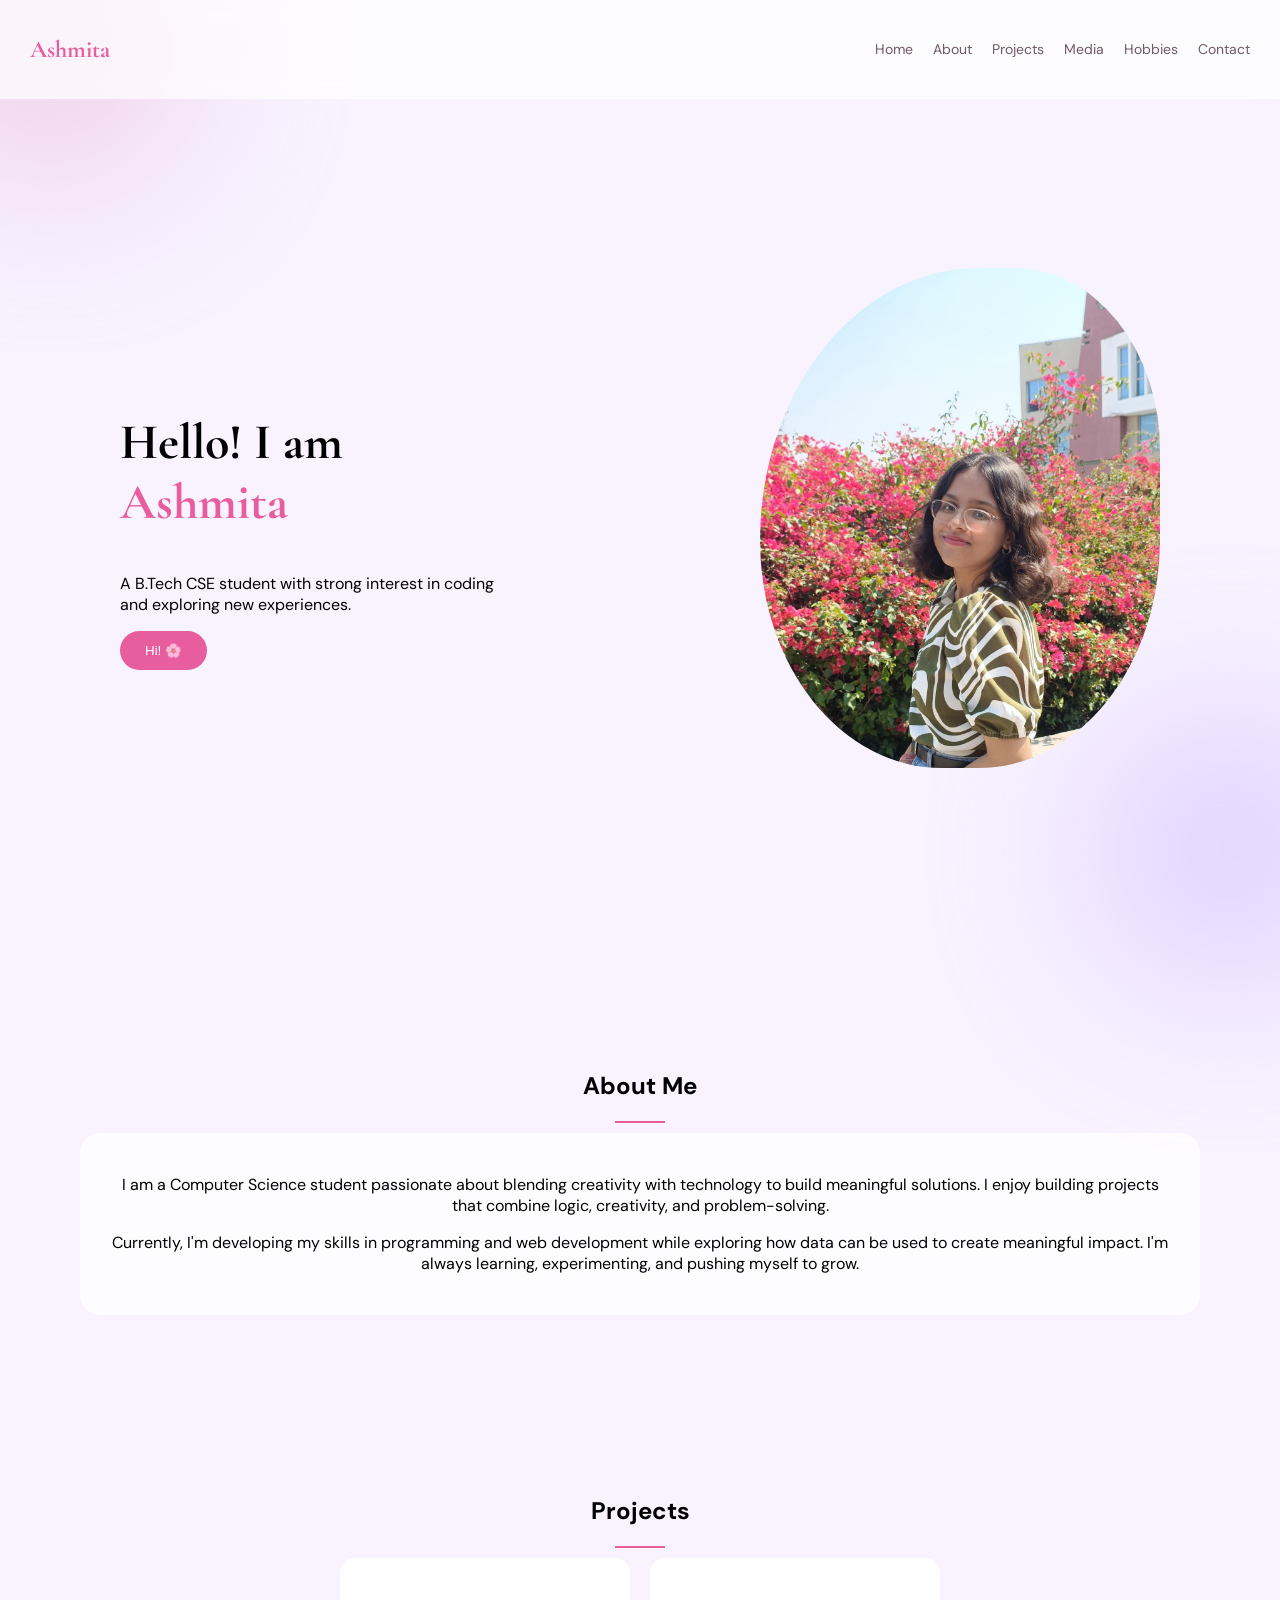
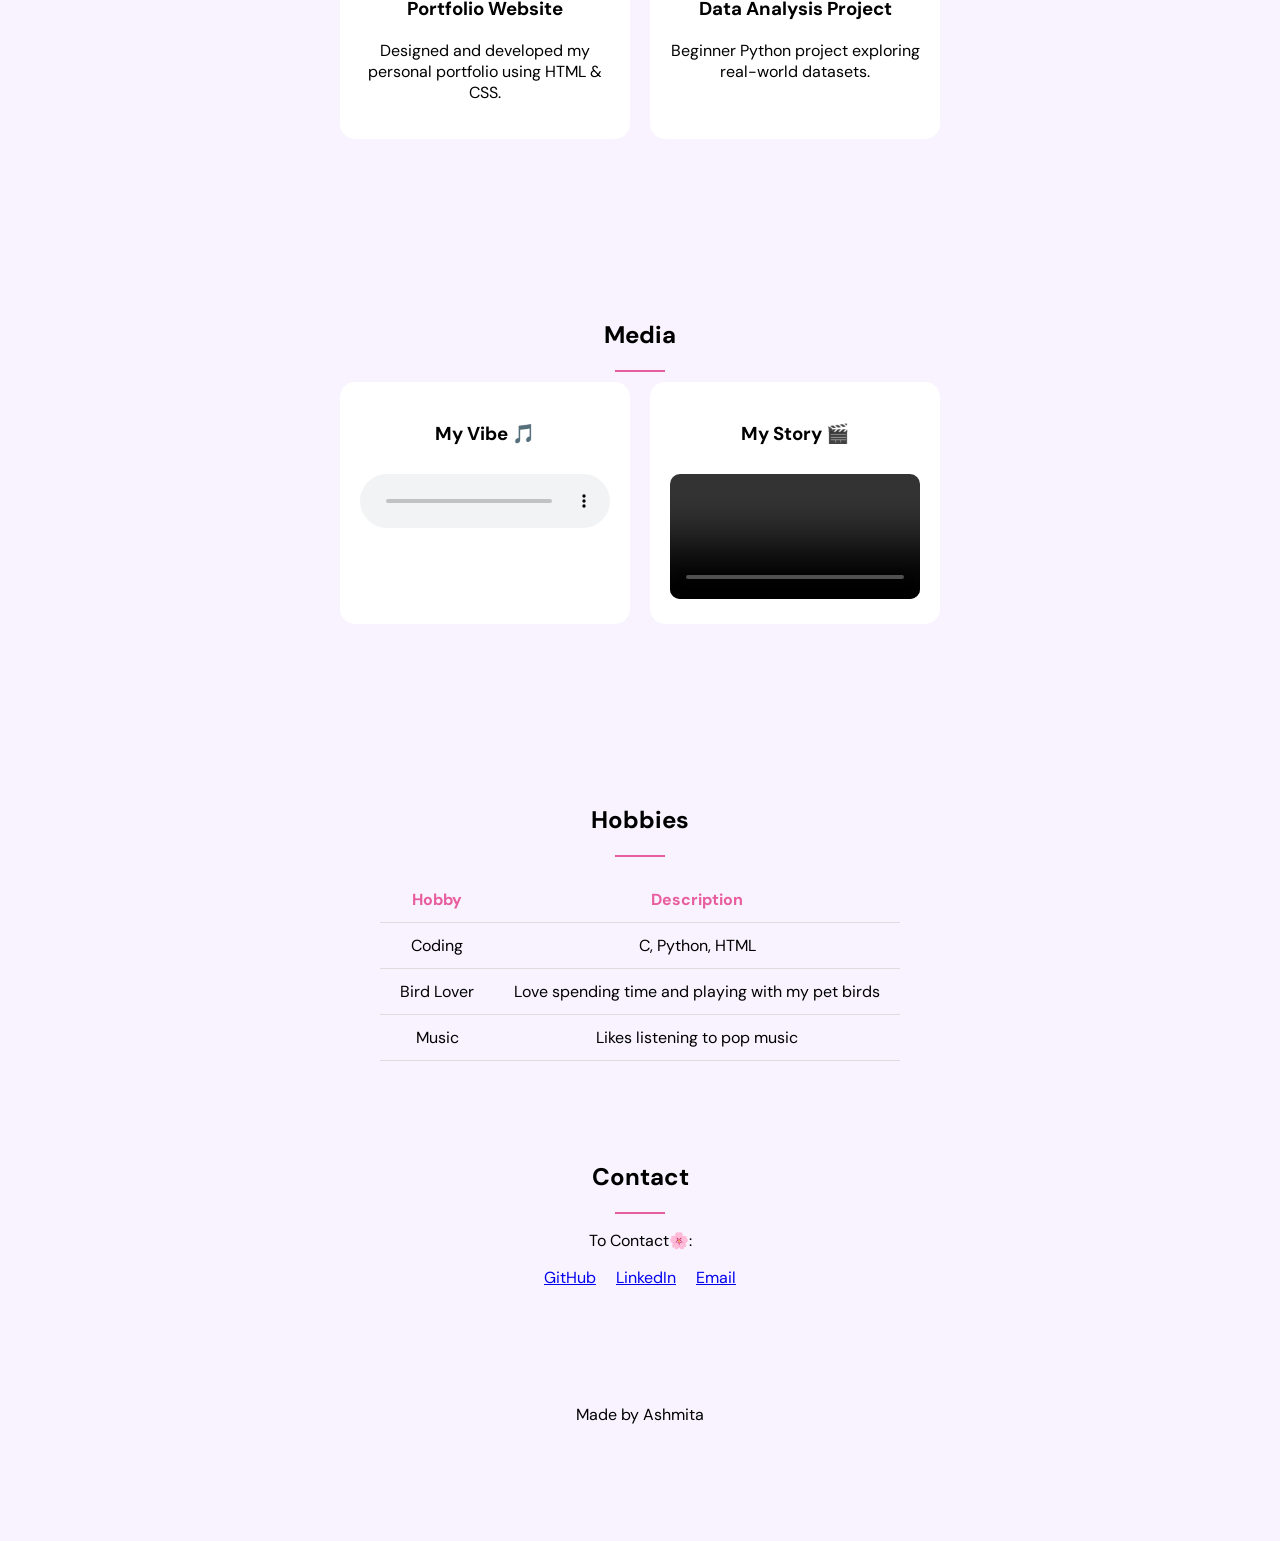
==== index.html @ 028069ad "rename to index" ====
<!DOCTYPE html>
<html lang="en">
<head>
<meta charset="UTF-8">
<meta name="viewport" content="width=device-width, initial-scale=1.0">
<title>Ashmita | Portfolio</title>

<link rel="stylesheet" href="styling.css">

<link href="https://fonts.googleapis.com/css2?family=DM+Sans&display=swap" rel="stylesheet">
<link href="https://fonts.googleapis.com/css2?family=Cormorant+Garamond&display=swap" rel="stylesheet">
</head>

<body>

<div class="blob blob1"></div>
<div class="blob blob2"></div>

<nav>
    <h2>Ashmita</h2>
    <div class="nav-links">
        <a href="#home">Home</a>
        <a href="#about">About</a>
        <a href="#projects">Projects</a>
        <a href="#media">Media</a>
        <a href="#hobbies">Hobbies</a>
        <a href="#contact">Contact</a>
    </div>
</nav>

<section id="home">
    <div class="hero-left">
        <h1>Hello! I am <span>Ashmita</span></h1>

        <p>
        A B.Tech CSE student with strong interest in coding and exploring new experiences.
        </p>

        <button>Hi! 🌸</button>
    </div>

    <div class="hero-right">
        <img src="images/profile.jpeg" class="profile-img" alt="Ashmita">
    </div>
</section>

<section id="about">
    <h2>About Me</h2>
    <div class="about-line"></div>

    <div class="about-card">
        <p>
        I am a Computer Science student passionate about blending creativity with technology to build meaningful solutions. I enjoy building projects that combine logic, creativity, and problem-solving.
        </p>

        <p>
        Currently, I'm developing my skills in programming and web development while exploring how data can be used to create meaningful impact. I'm always learning, experimenting, and pushing myself to grow.
        </p>
    </div>
</section>

<section id="projects">
    <h2>Projects</h2>
    <div class="about-line"></div>

    <div class="project-container">
        <div class="project-card">
            <h3>Portfolio Website</h3>
            <p>Designed and developed my personal portfolio using HTML & CSS.</p>
        </div>

        <div class="project-card">
            <h3>Data Analysis Project</h3>
            <p>Beginner Python project exploring real-world datasets.</p>
        </div>
    </div>
</section>

<section id="media">
    <h2>Media</h2>
    <div class="about-line"></div>

    <div class="media-container">
        <div class="media-card">
            <h3>My Vibe 🎵</h3>
            <audio controls>
                <source src="audio/atlasaudio-piano-relaxing-510242 (1).mp3" type="audio/mpeg">
            </audio>
        </div>

        <div class="media-card">
            <h3>My Story 🎬</h3>
            <video controls>
                <source src="video/myvideo.mp4" type="video/mp4">
            </video>
        </div>
    </div>
</section>

<section id="hobbies">
    <h2>Hobbies</h2>
    <div class="about-line"></div>

 <table>
    <tr>
        <th>Hobby</th>
        <th>Description</th>
    </tr>

    <tr>
        <td>Coding</td>
        <td>C, Python, HTML</td>
    </tr>

    <tr>
        <td>Bird Lover</td>
        <td>Love spending time and playing with my pet birds</td>
    </tr>


    <tr>
        <td>Music</td>
        <td>Likes listening to pop music</td>
    </tr>
</table>
  
<section id="contact">
    <h2>Contact</h2>
    <div class="about-line"></div>

    <p>To Contact🌸:</p>

    <div class="contact-links">
        <a href="#">GitHub</a>
        <a href="#">LinkedIn</a>
        <a href="#">Email</a>
    </div>
</section>

<footer>
    <p>Made by Ashmita</p>
</footer>

<script src="script.js"></script>

</body>
</html>
---- styling.css ----
body {
    margin: 0;
    font-family: 'DM Sans', sans-serif;
    background: #f8f3ff;
}

.blob {
    position: fixed;
    width: 300px;
    height: 300px;
    border-radius: 50%;
    filter: blur(80px);
    opacity: 0.4;
    z-index: -1;
}

.blob1 { background: #e8a7d5; top: -100px; left: -100px; }
.blob2 { background: #c9a7ff; bottom: -100px; right: -100px; }

nav {
    display: flex;
    justify-content: space-between;
    align-items: center;

    padding: 15px 30px;
    position: fixed;
    top: 0;
    left: 0;

    width: 100%;
    box-sizing: border-box;

    background: rgba(255,255,255,0.7);
    backdrop-filter: blur(10px);
}

nav h2 {
    font-family: 'Cormorant Garamond', serif;
    color: #e85d9e;
}

.nav-links {
    display: flex;
    gap: 20px;
    flex-wrap: wrap;
}

nav a {
    text-decoration: none;
    color: #6e5a68;
    font-size: 14px;
}

nav a:hover {
    color: #e85d9e;
}

#home {
    height: 100vh;
    display: flex;
    align-items: center;
    justify-content: space-around;
    padding-top: 70px;
}

.hero-left {
    max-width: 400px;
}

.hero-left h1 {
    font-size: 50px;
    font-family: 'Cormorant Garamond';
}

.hero-left span {
    color: #e85d9e;
}

.profile-img {
    width: 400px;
    height: 500px;
    object-fit: cover;
    border-radius: 60% 40% 50% 50%;
}

button {
    background: #e85d9e;
    color: white;
    border: none;
    padding: 12px 25px;
    border-radius: 25px;
    cursor: pointer;
}

#about, #projects, #media, #hobbies, #contact {
    padding: 80px;
    text-align: center;
}

.about-line {
    width: 50px;
    height: 2px;
    background: #e85d9e;
    margin: 10px auto;
}

.about-card {
    background: rgba(255,255,255,0.7);
    padding: 25px;
    border-radius: 20px;
}

.project-container, .media-container {
    display: flex;
    justify-content: center;
    gap: 20px;
    flex-wrap: wrap;
}

.project-card, .media-card {
    background: white;
    padding: 20px;
    border-radius: 15px;
    width: 250px;
}

audio, video {
    width: 100%;
    border-radius: 10px;
    margin-top: 10px;
}

table {
    margin: auto;
    border-collapse: collapse;
    margin-top: 20px;
}

th, td {
    padding: 12px 20px;
    border-bottom: 1px solid #ddd;
}

th {
    color: #e85d9e;
}

.contact-links {
    display: flex;
    justify-content: center;
    gap: 20px;
}

footer {
    text-align: center;
    padding: 20px;
}

section {
    opacity: 0;
    transform: translateY(40px);
    transition: 0.6s;
}
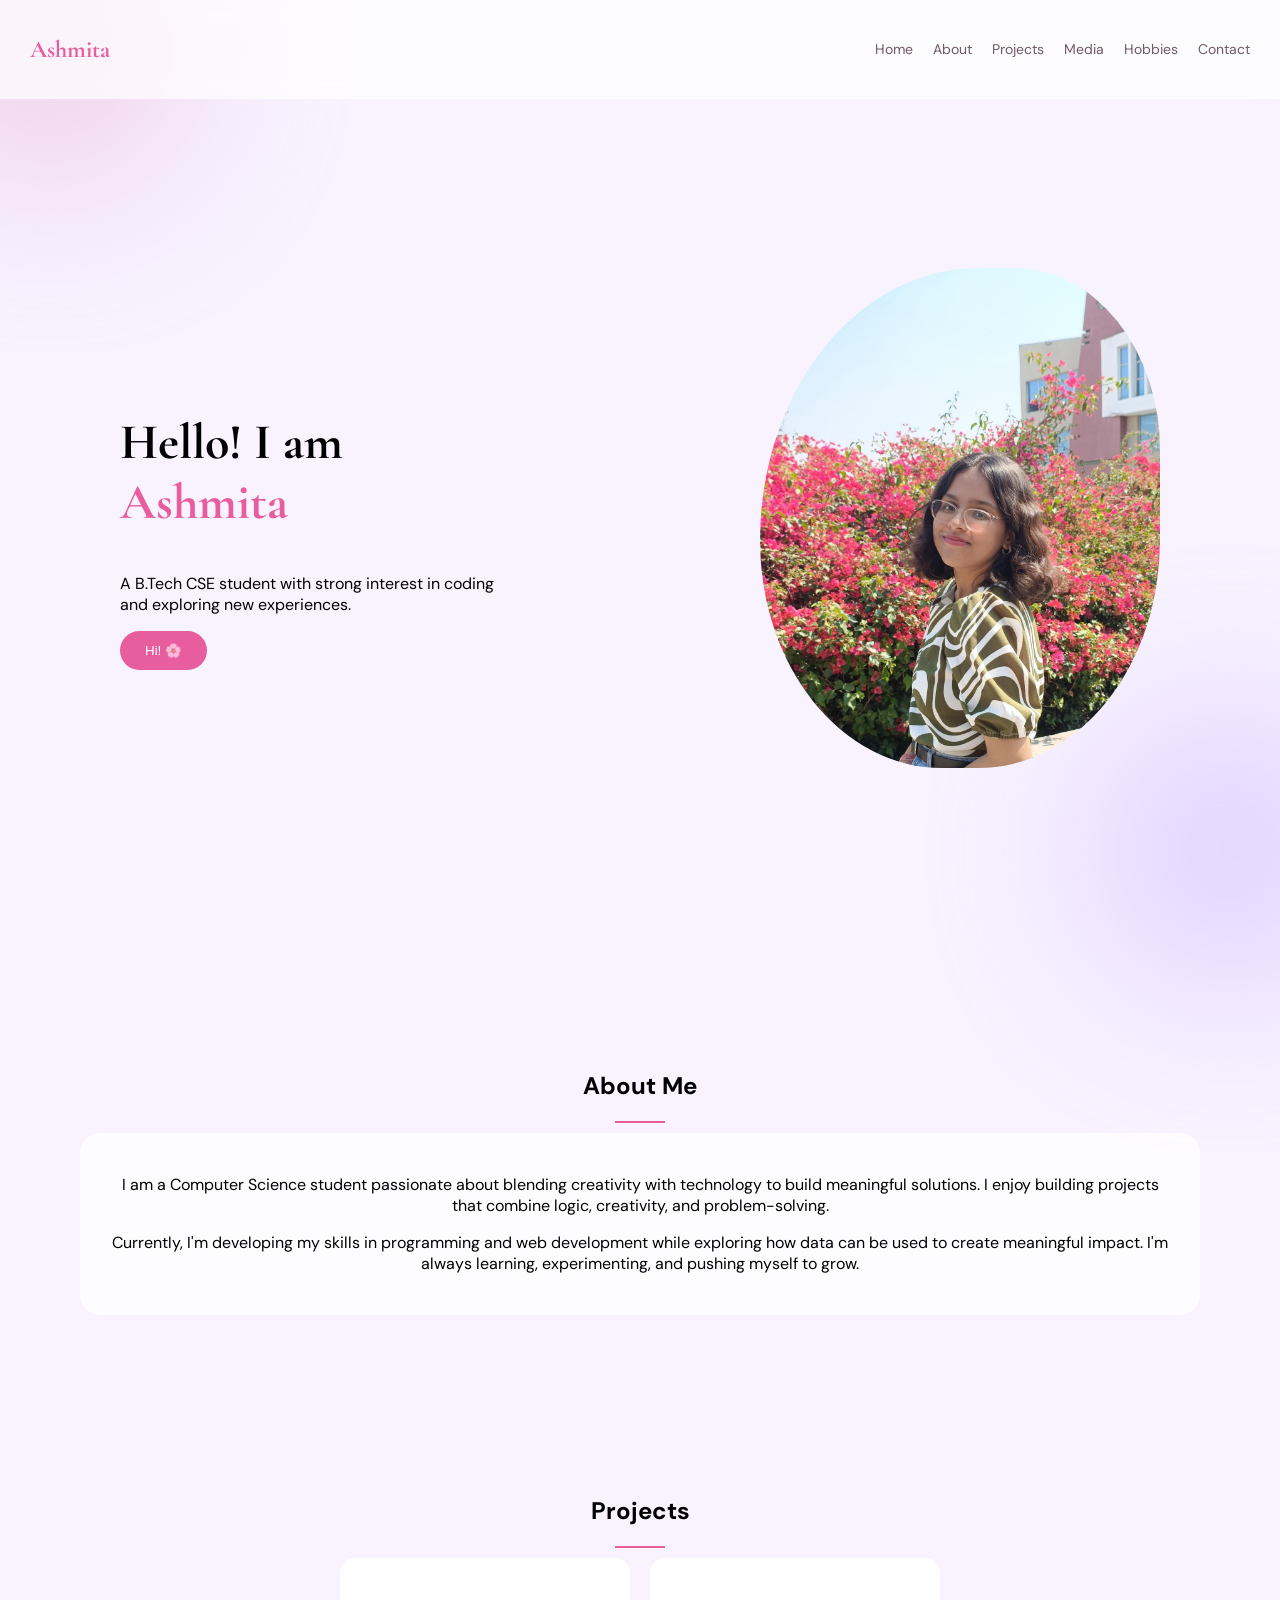
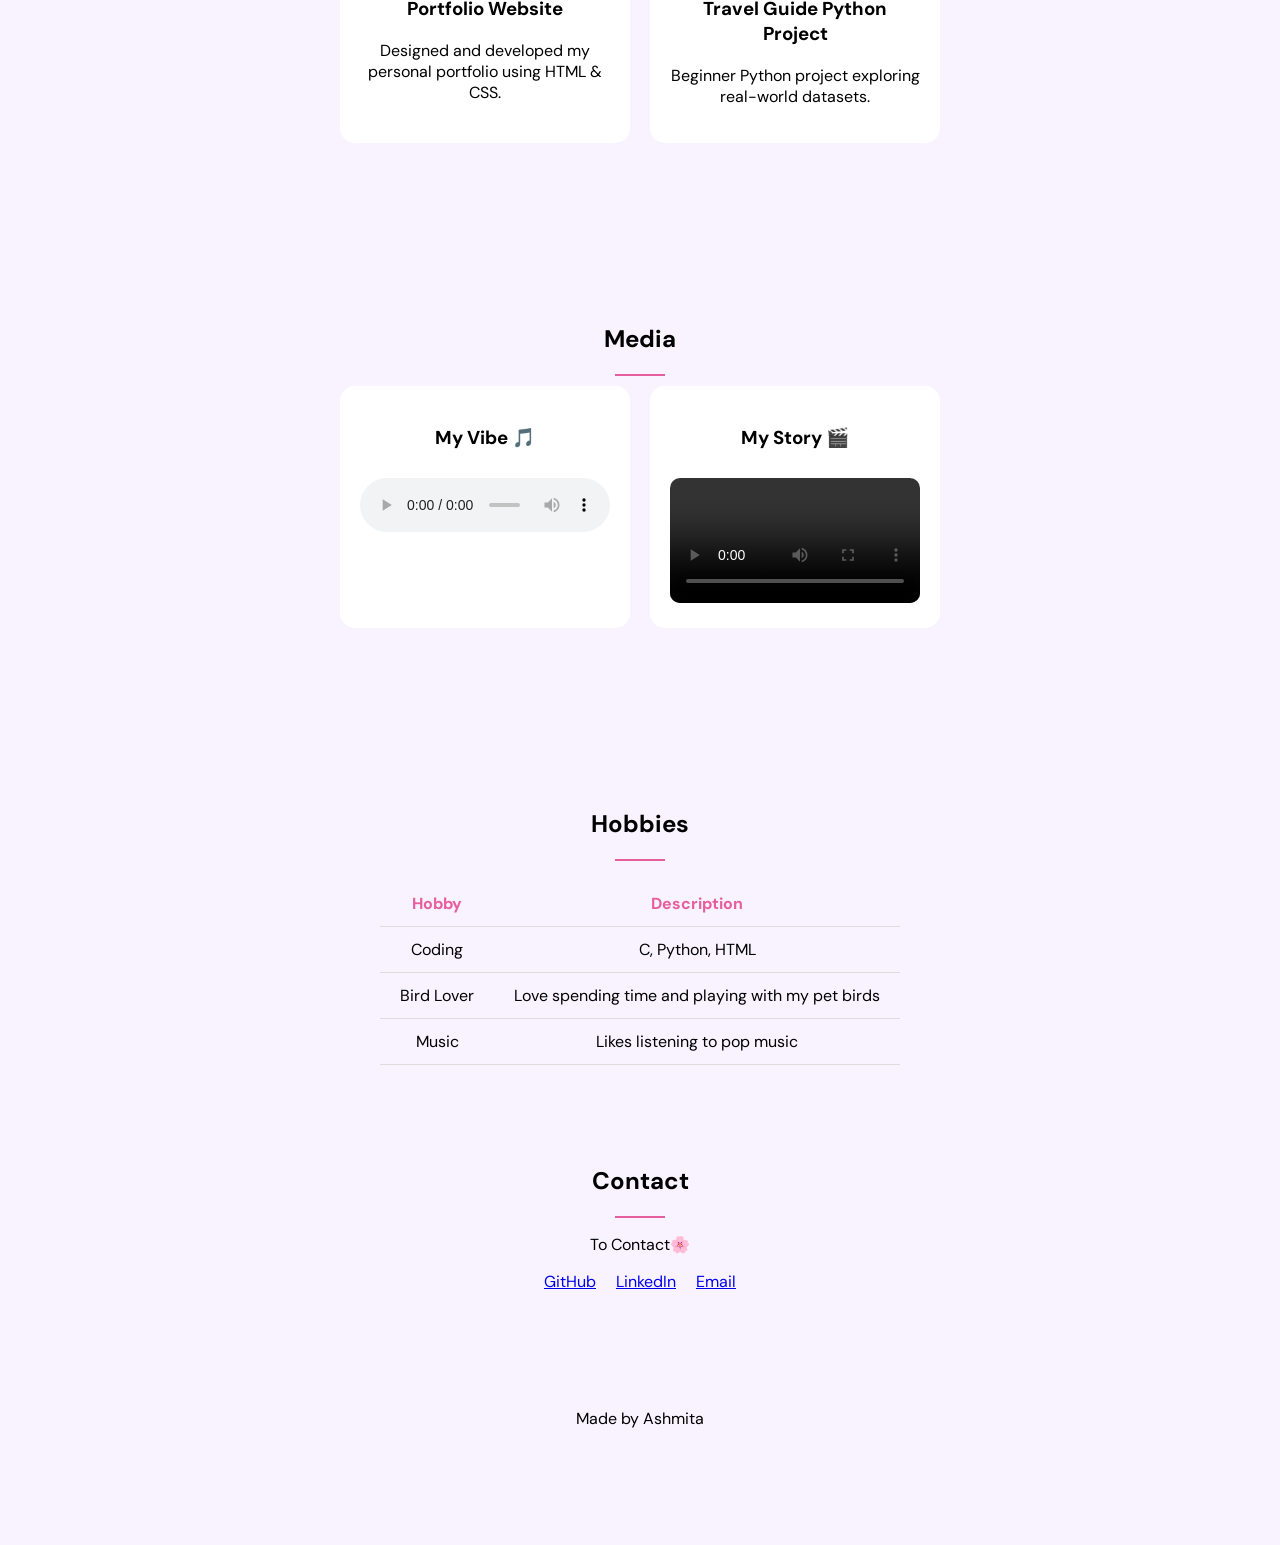
==== commit 8879541a: "updated website" ====
--- a/index.html
+++ b/index.html
@@ -19,12 +19,12 @@
 <nav>
     <h2>Ashmita</h2>
     <div class="nav-links">
-        <a href="#home">Home</a>
-        <a href="#about">About</a>
-        <a href="#projects">Projects</a>
-        <a href="#media">Media</a>
-        <a href="#hobbies">Hobbies</a>
-        <a href="#contact">Contact</a>
+        <a href="home">Home</a>
+        <a href="about">About</a>
+        <a href="projects">Projects</a>
+        <a href="media">Media</a>
+        <a href="hobbies">Hobbies</a>
+        <a href="contact">Contact</a>
     </div>
 </nav>
 
@@ -70,7 +70,7 @@
         </div>
 
         <div class="project-card">
-            <h3>Data Analysis Project</h3>
+            <h3>Travel Guide Python Project</h3>
             <p>Beginner Python project exploring real-world datasets.</p>
         </div>
     </div>
@@ -128,12 +128,12 @@
     <h2>Contact</h2>
     <div class="about-line"></div>
 
-    <p>To Contact🌸:</p>
+    <p>To Contact🌸</p>
 
     <div class="contact-links">
-        <a href="#">GitHub</a>
-        <a href="#">LinkedIn</a>
-        <a href="#">Email</a>
+        <a href="https://github.com/ashmitacandoit-cloud">GitHub</a>
+        <a href="https://www.linkedin.com/in/ashmita-shukla-7b0405375/">LinkedIn</a>
+        <a href="ashmitacandoit@gmail.com">Email</a>
     </div>
 </section>
 
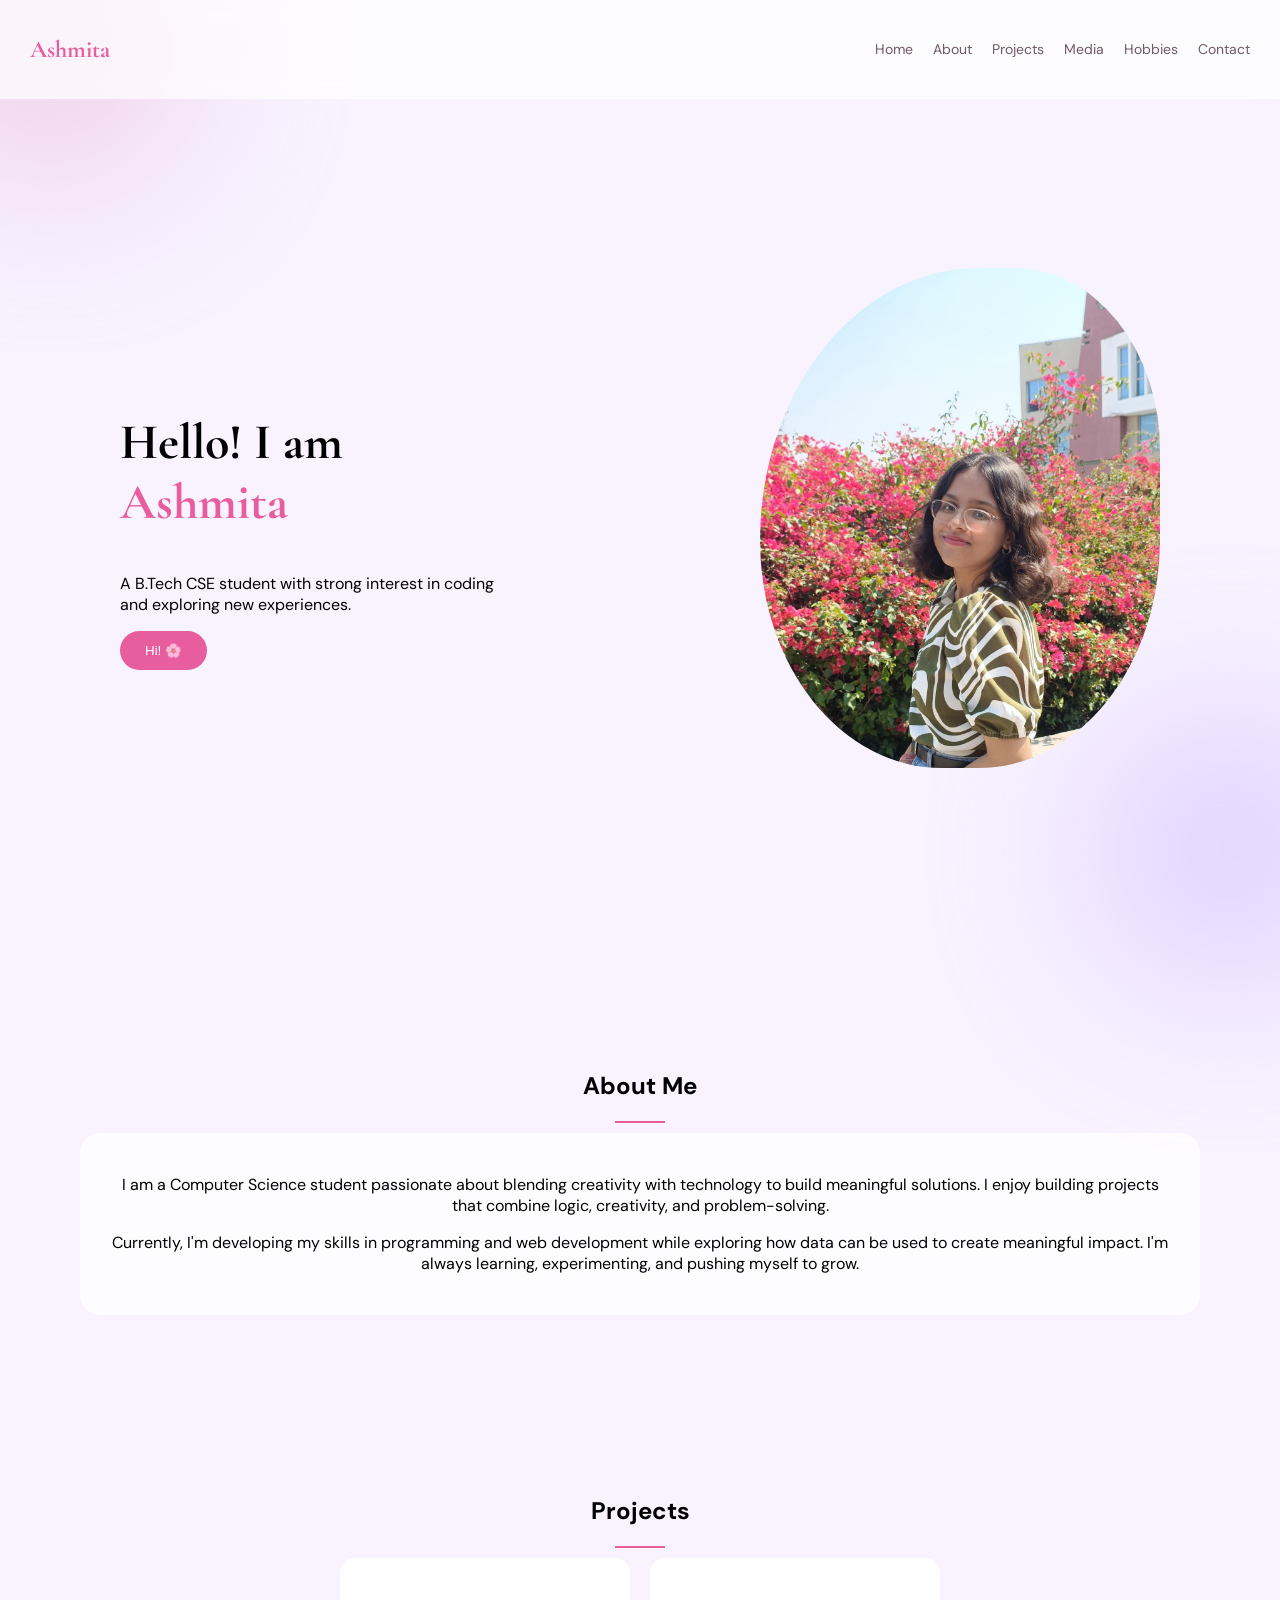
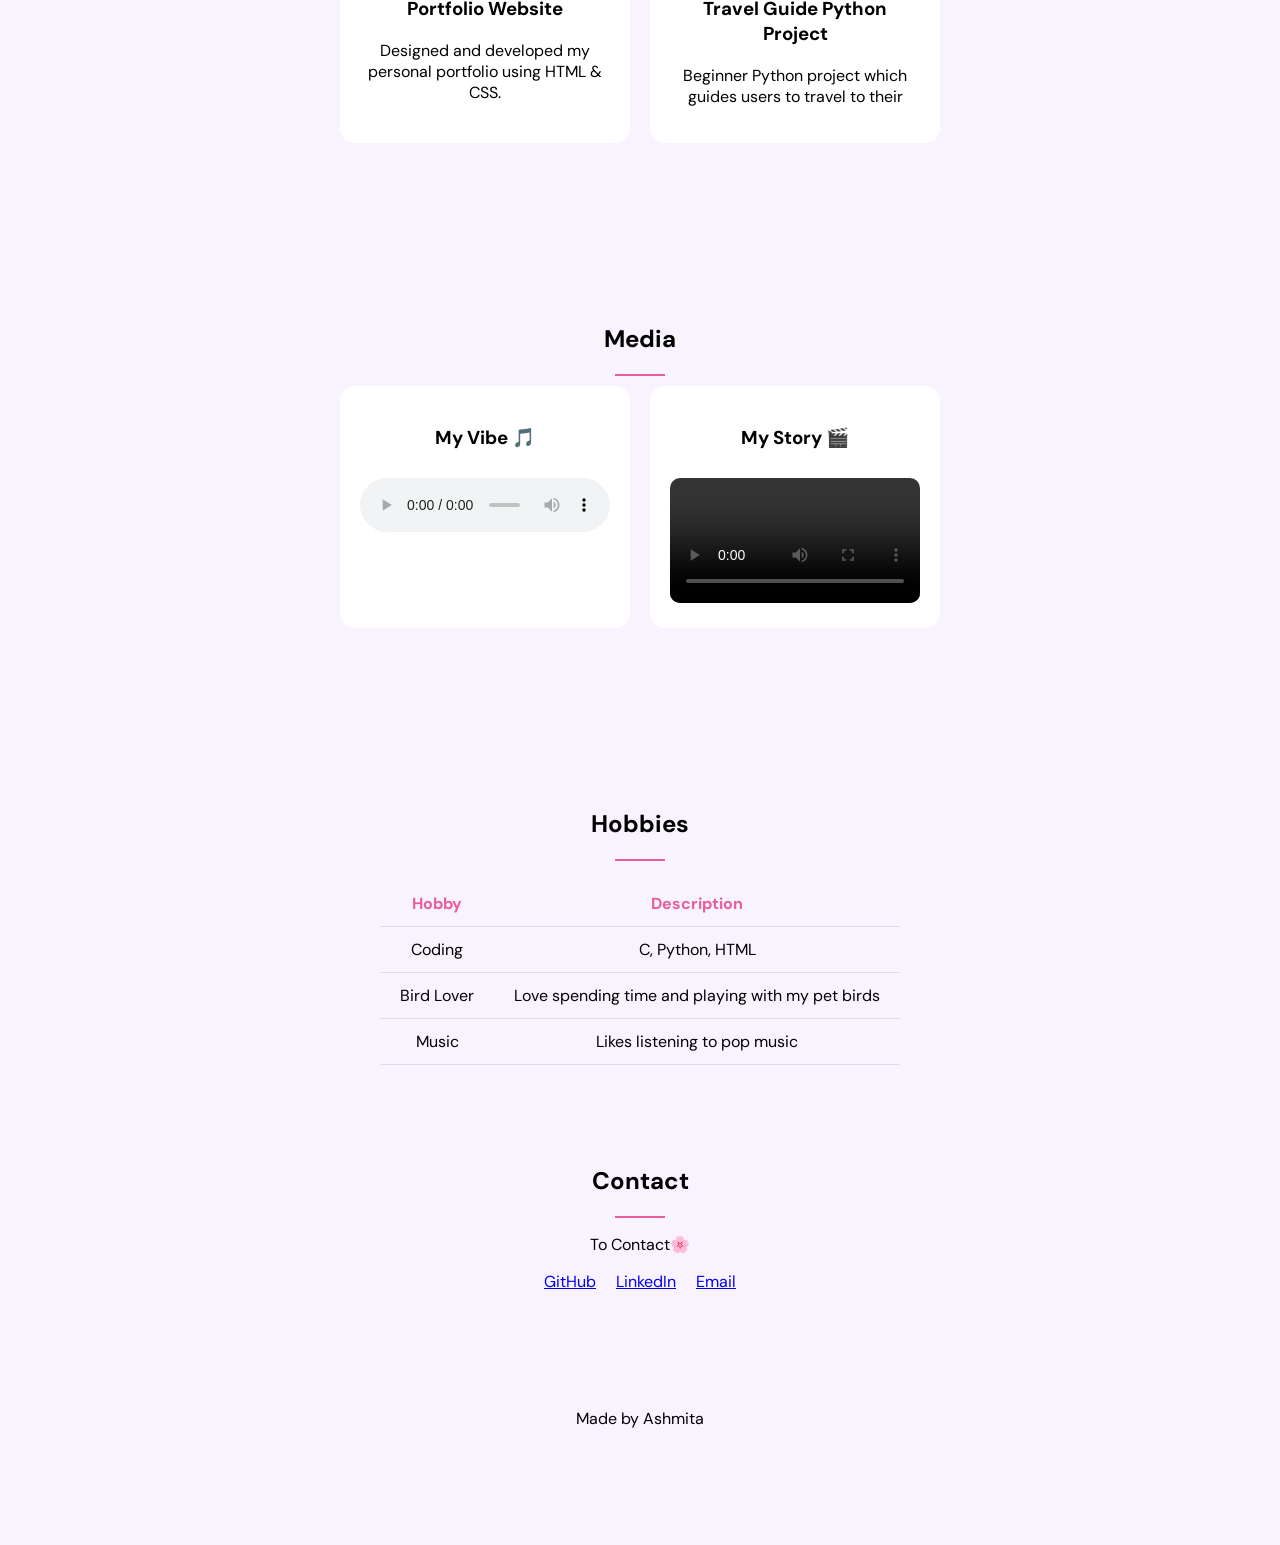
==== commit ac85cc55: "updated website" ====
--- a/index.html
+++ b/index.html
@@ -19,12 +19,12 @@
 <nav>
     <h2>Ashmita</h2>
     <div class="nav-links">
-        <a href="home">Home</a>
-        <a href="about">About</a>
-        <a href="projects">Projects</a>
-        <a href="media">Media</a>
-        <a href="hobbies">Hobbies</a>
-        <a href="contact">Contact</a>
+        <a href="#home">Home</a>
+        <a href="#about">About</a>
+        <a href="#projects">Projects</a>
+        <a href="#media">Media</a>
+        <a href="#hobbies">Hobbies</a>
+        <a href="#contact">Contact</a>
     </div>
 </nav>
 
@@ -71,7 +71,7 @@
 
         <div class="project-card">
             <h3>Travel Guide Python Project</h3>
-            <p>Beginner Python project exploring real-world datasets.</p>
+            <p>Beginner Python project which guides users to travel to their </p>
         </div>
     </div>
 </section>
@@ -133,8 +133,8 @@
     <div class="contact-links">
         <a href="https://github.com/ashmitacandoit-cloud">GitHub</a>
         <a href="https://www.linkedin.com/in/ashmita-shukla-7b0405375/">LinkedIn</a>
-        <a href="ashmitacandoit@gmail.com">Email</a>
-    </div>
+        <a href="mailto:ashmitacandoit@gmail.com">Email</a> 
+   </div>
 </section>
 
 <footer>
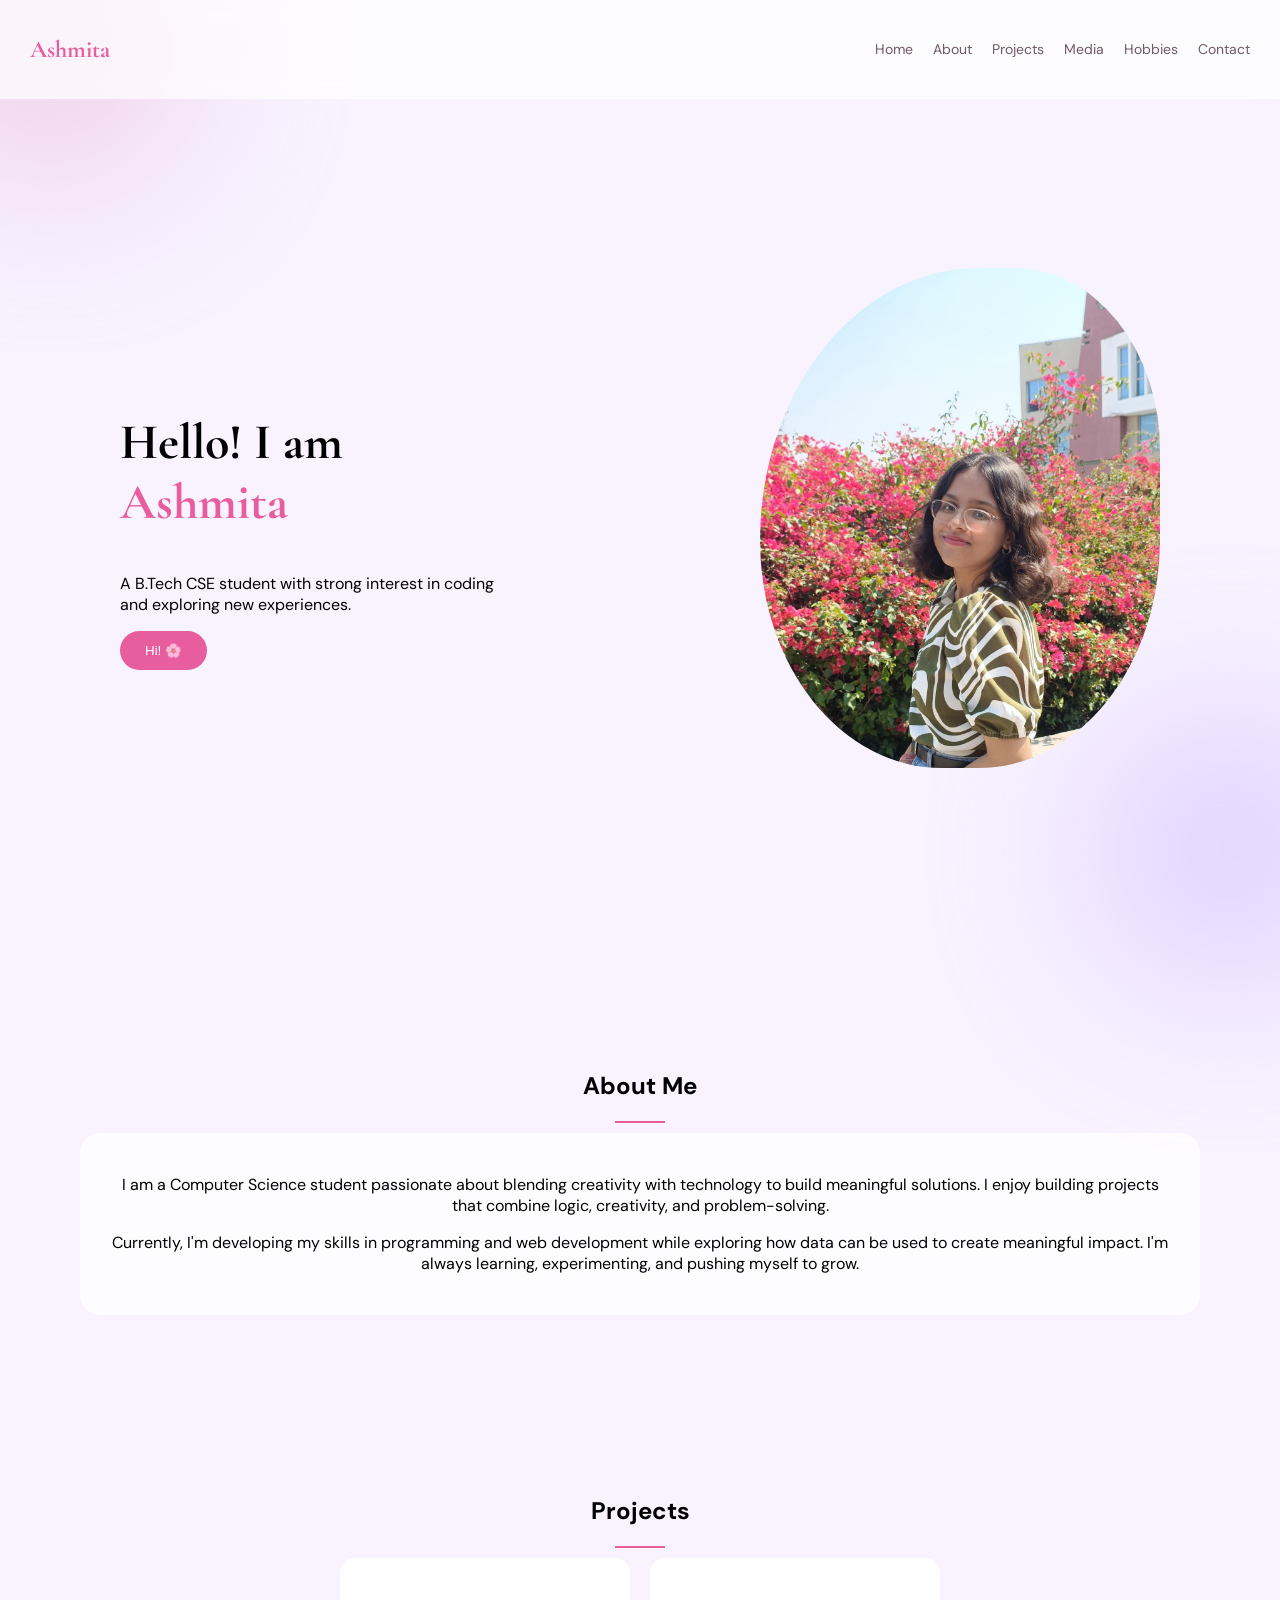
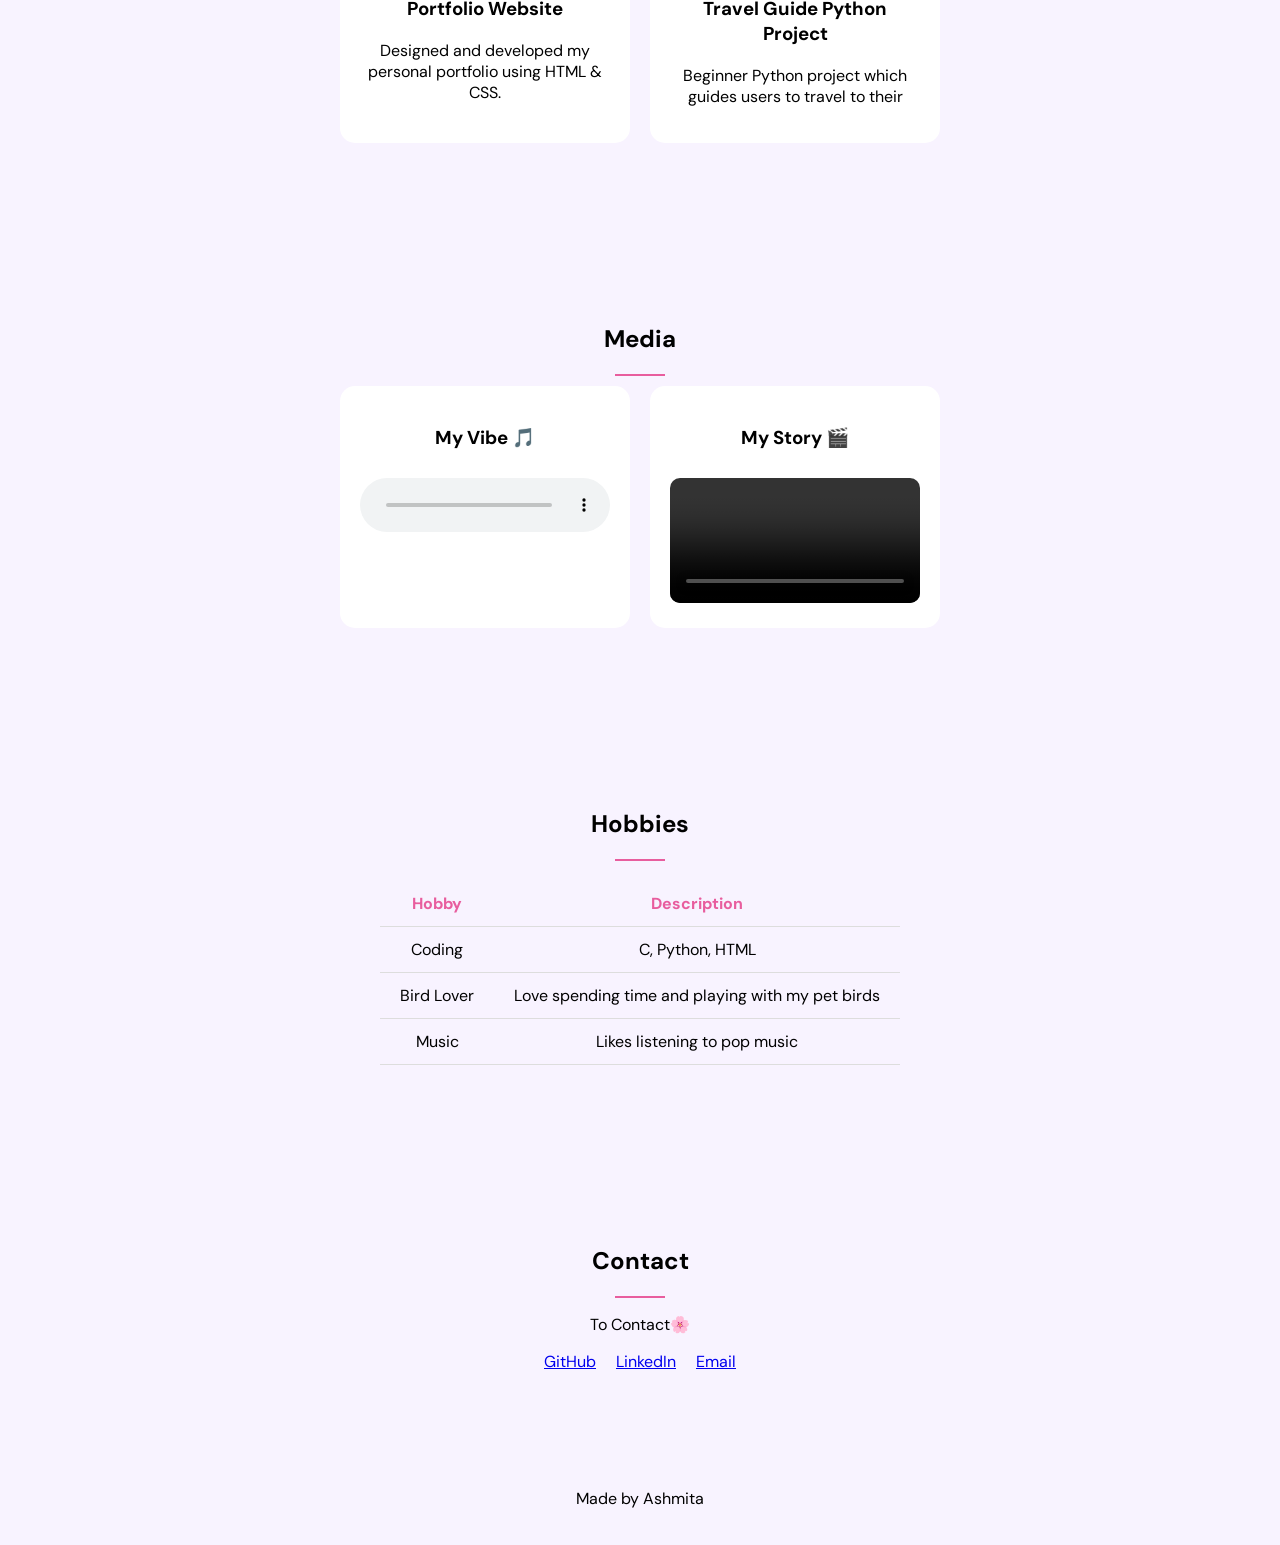
==== commit e08a0cb8: "updated website" ====
--- a/index.html
+++ b/index.html
@@ -123,7 +123,7 @@
         <td>Likes listening to pop music</td>
     </tr>
 </table>
-  
+</section>
 <section id="contact">
     <h2>Contact</h2>
     <div class="about-line"></div>
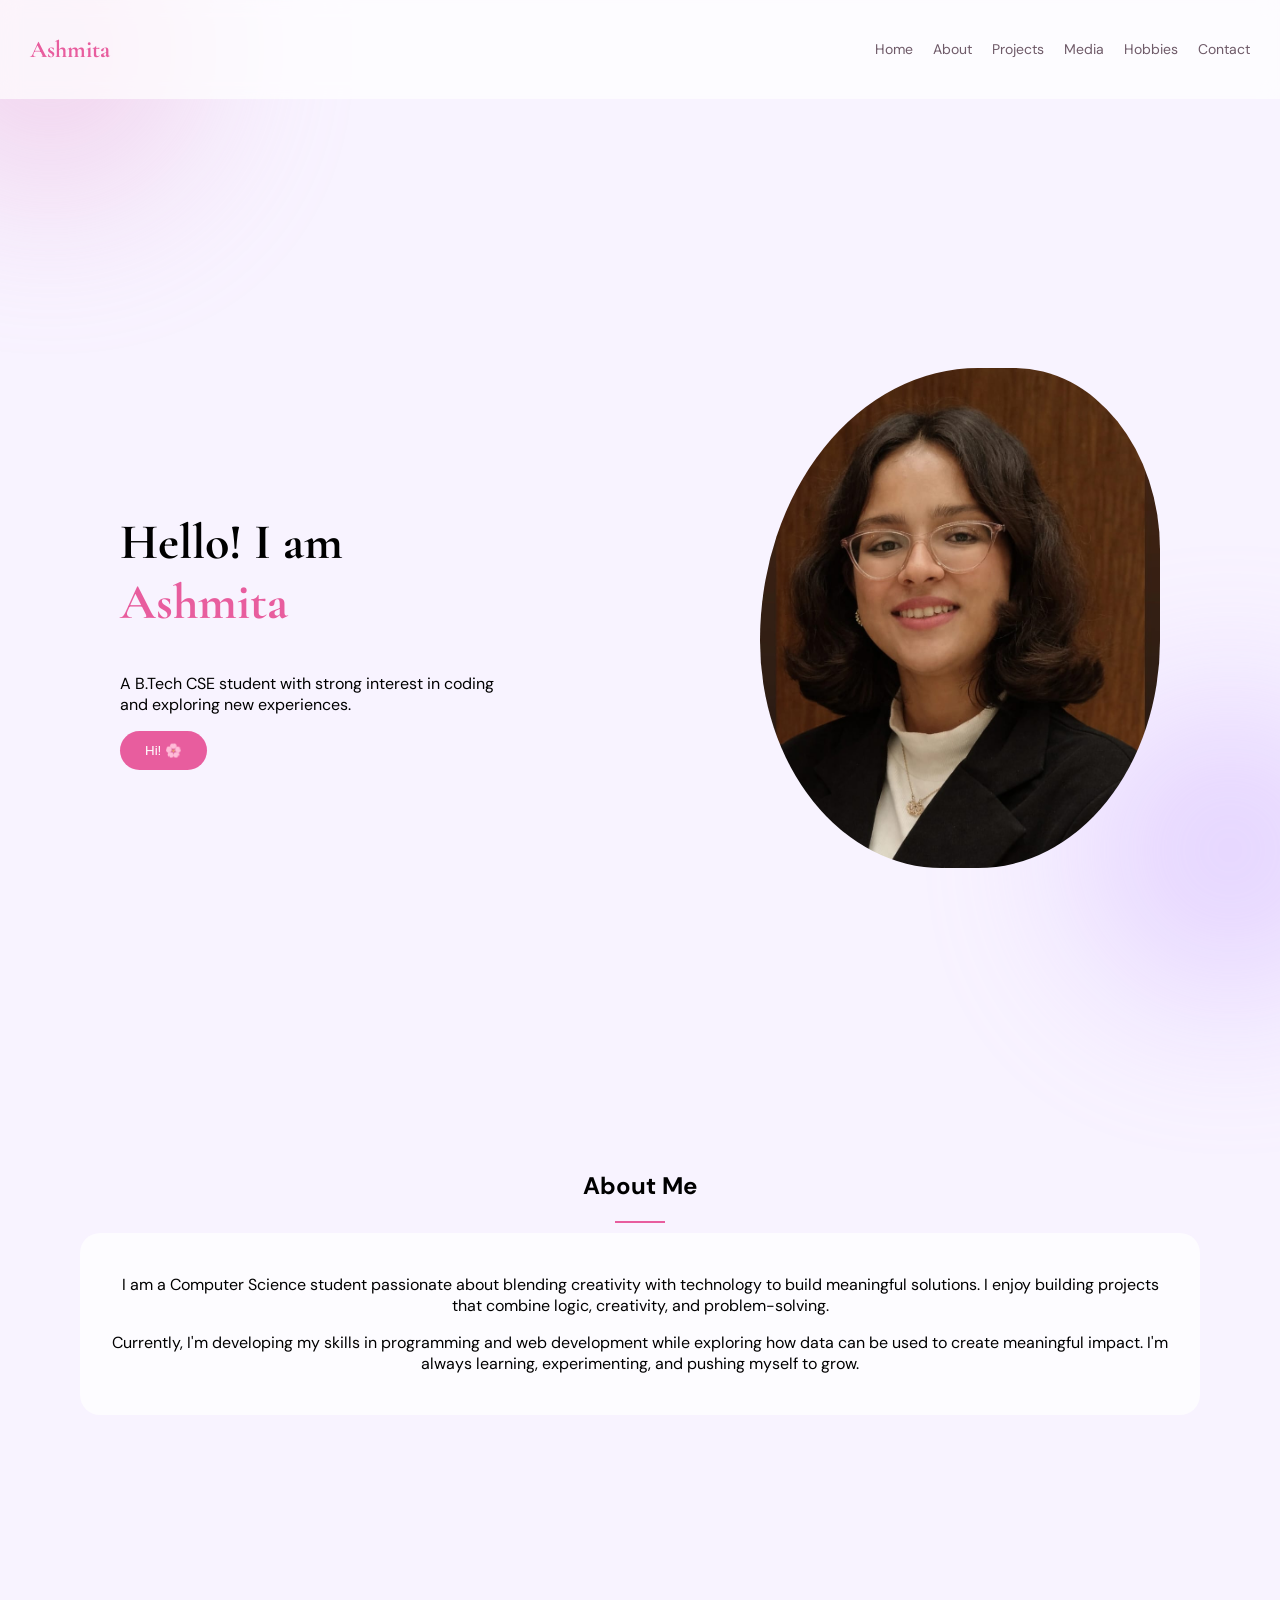
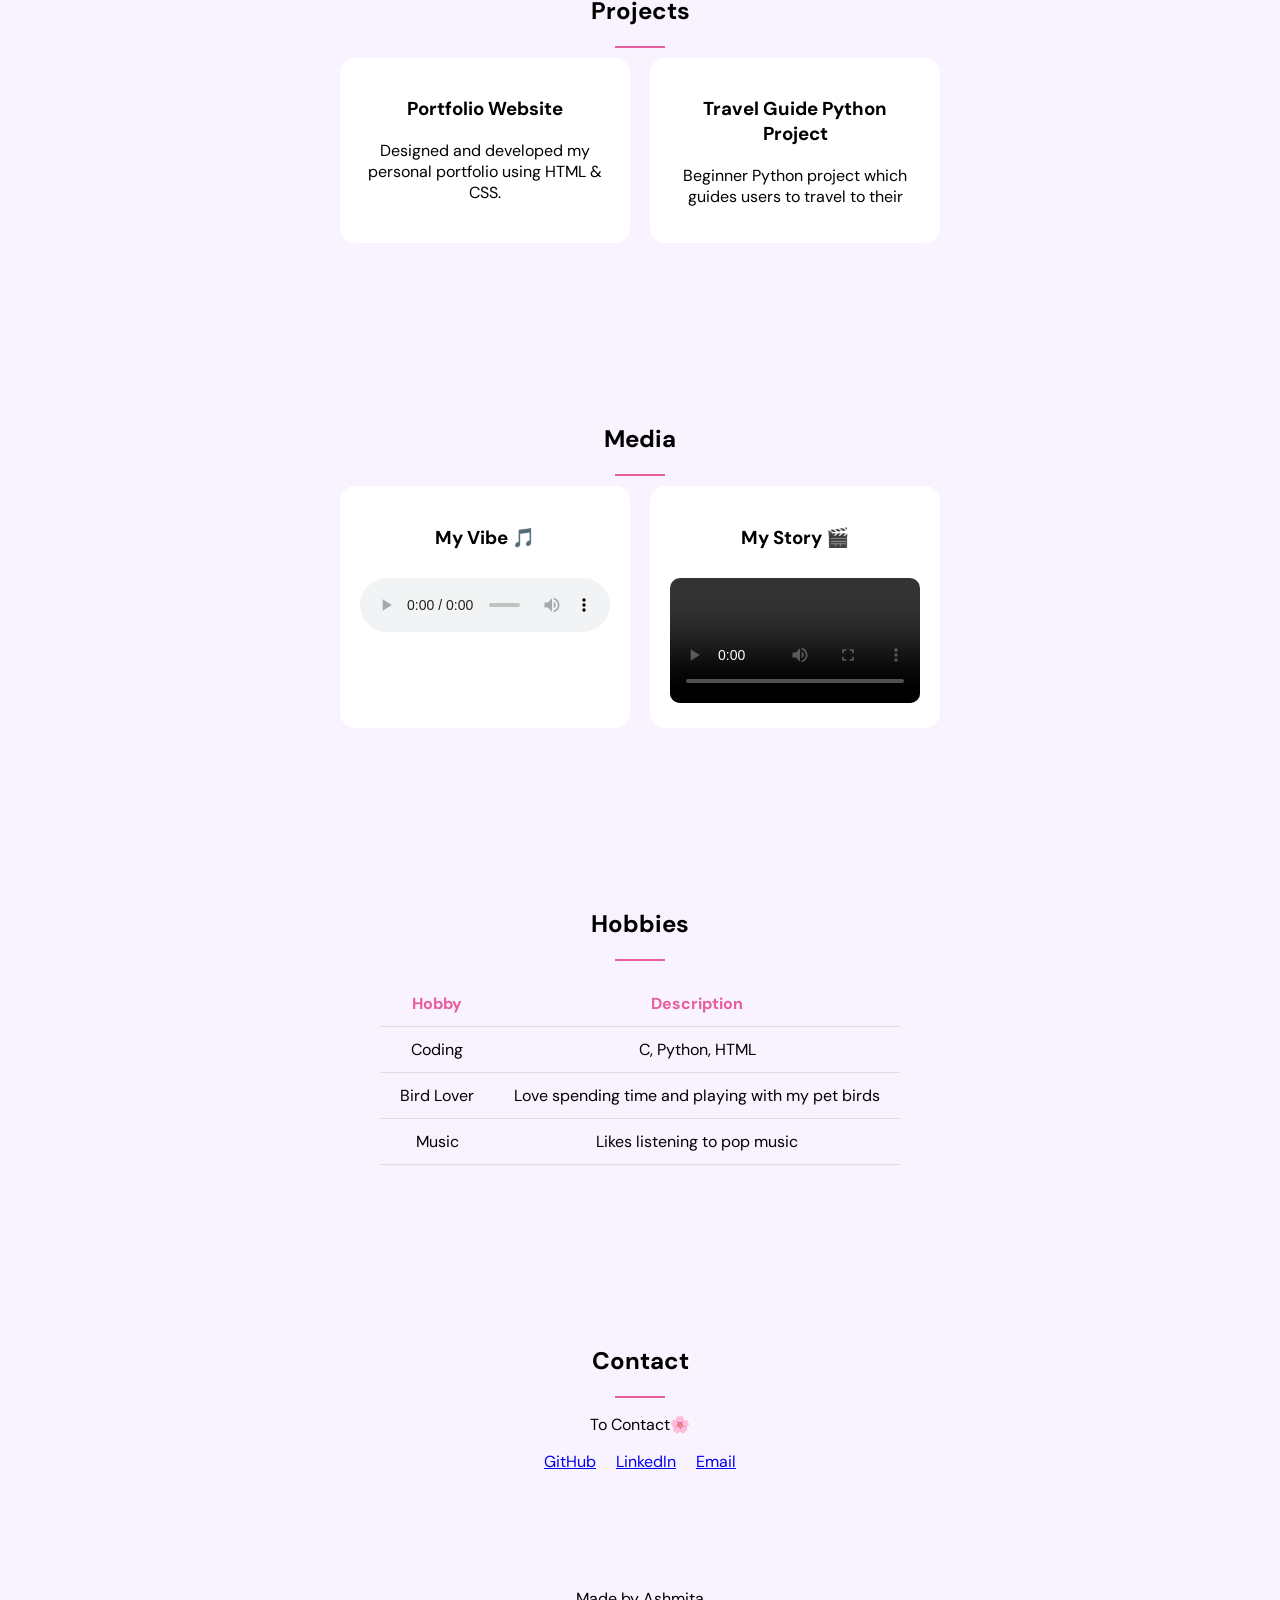
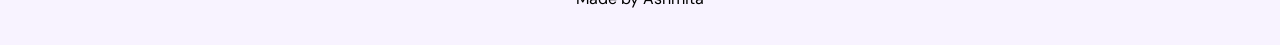
==== commit e25f6a58: "updated website" ====
--- a/index.html
+++ b/index.html
@@ -40,7 +40,7 @@
     </div>
 
     <div class="hero-right">
-        <img src="images/profile.jpeg" class="profile-img" alt="Ashmita">
+        <img src="images/profile_portfolio.jpeg" class="profile-img" alt="Ashmita">
     </div>
 </section>
 
@@ -91,7 +91,7 @@
         <div class="media-card">
             <h3>My Story 🎬</h3>
             <video controls>
-                <source src="video/myvideo.mp4" type="video/mp4">
+                <source src="video/video_cheeku.mp4" type="video/mp4">
             </video>
         </div>
     </div>
--- a/styling.css
+++ b/styling.css
@@ -2,6 +2,7 @@
     margin: 0;
     font-family: 'DM Sans', sans-serif;
     background: #f8f3ff;
+    padding-top: 70px;
 }
 
 .blob {
@@ -60,7 +61,7 @@
     display: flex;
     align-items: center;
     justify-content: space-around;
-    padding-top: 70px;
+    padding-top: 100px;
 }
 
 .hero-left {
@@ -160,4 +161,8 @@
     opacity: 0;
     transform: translateY(40px);
     transition: 0.6s;
+}
+section.show {
+    opacity: 1;
+    transform: translateY(0);
 }
